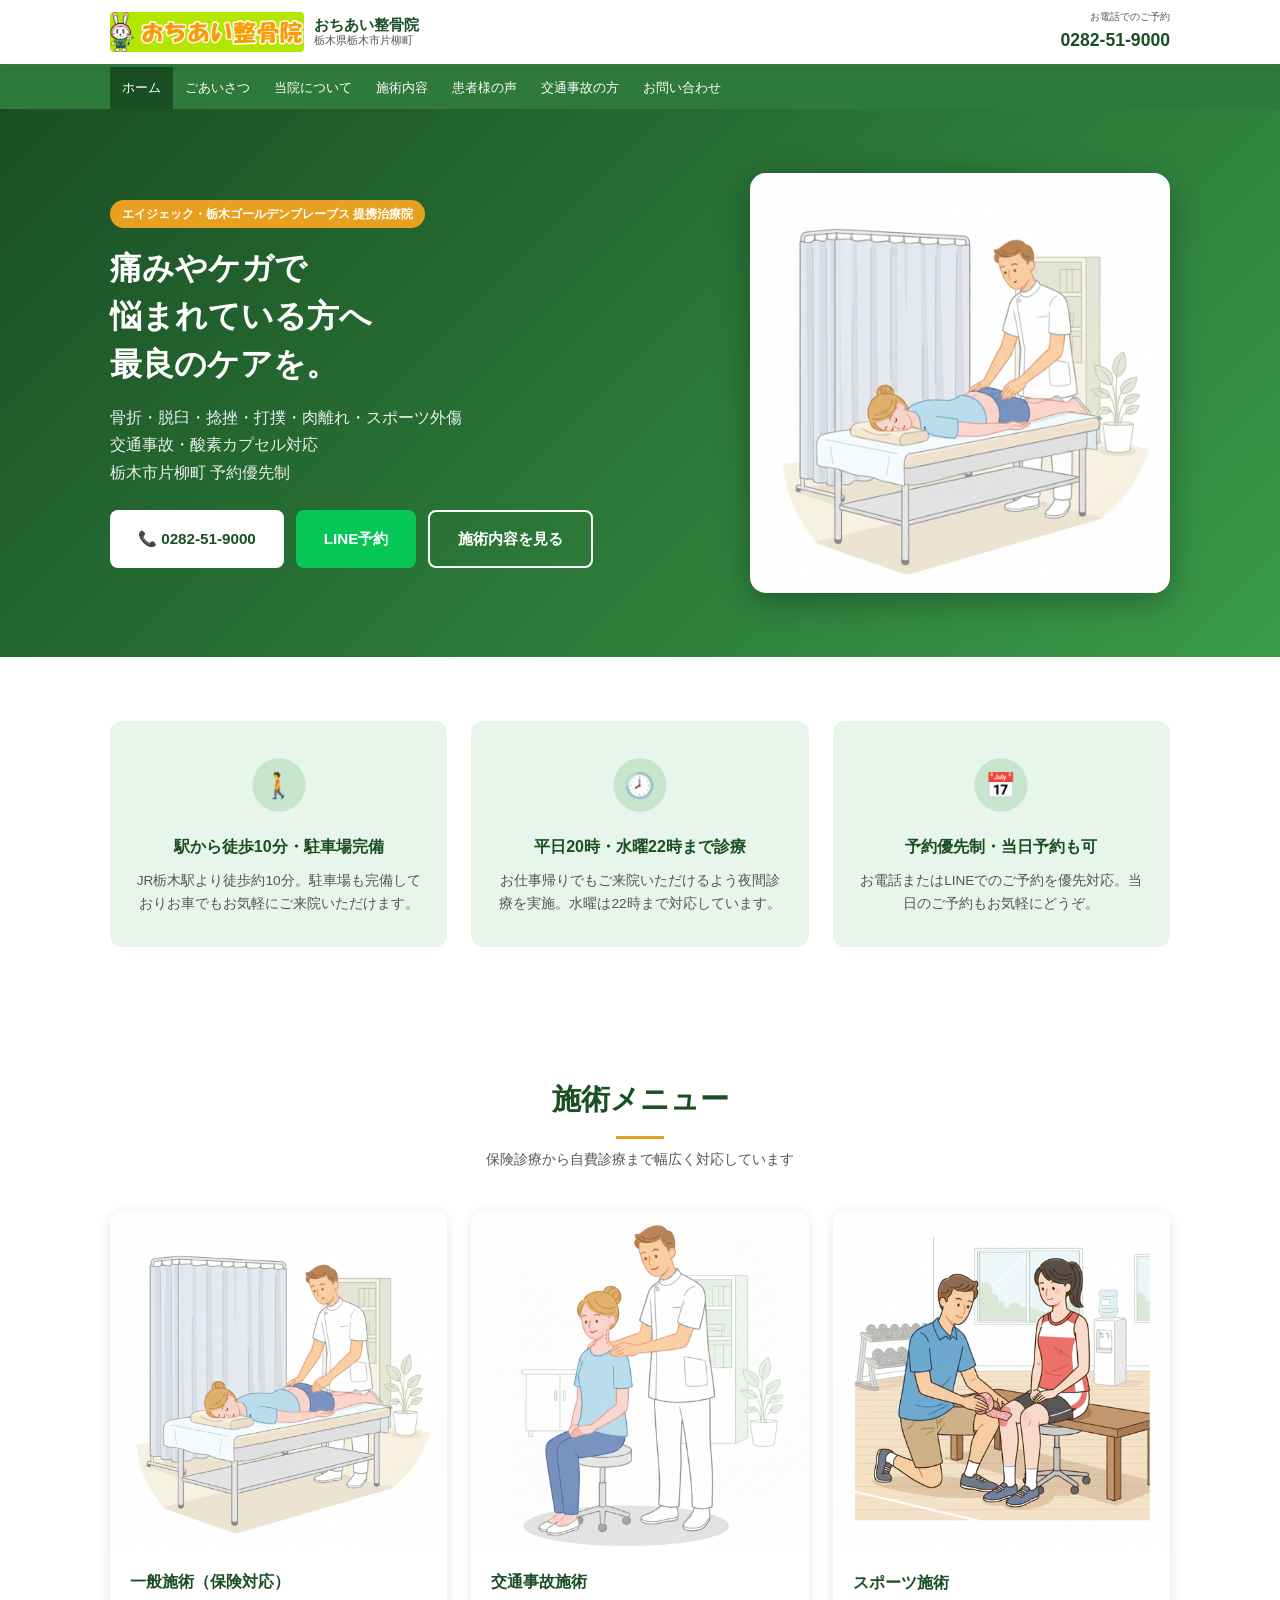
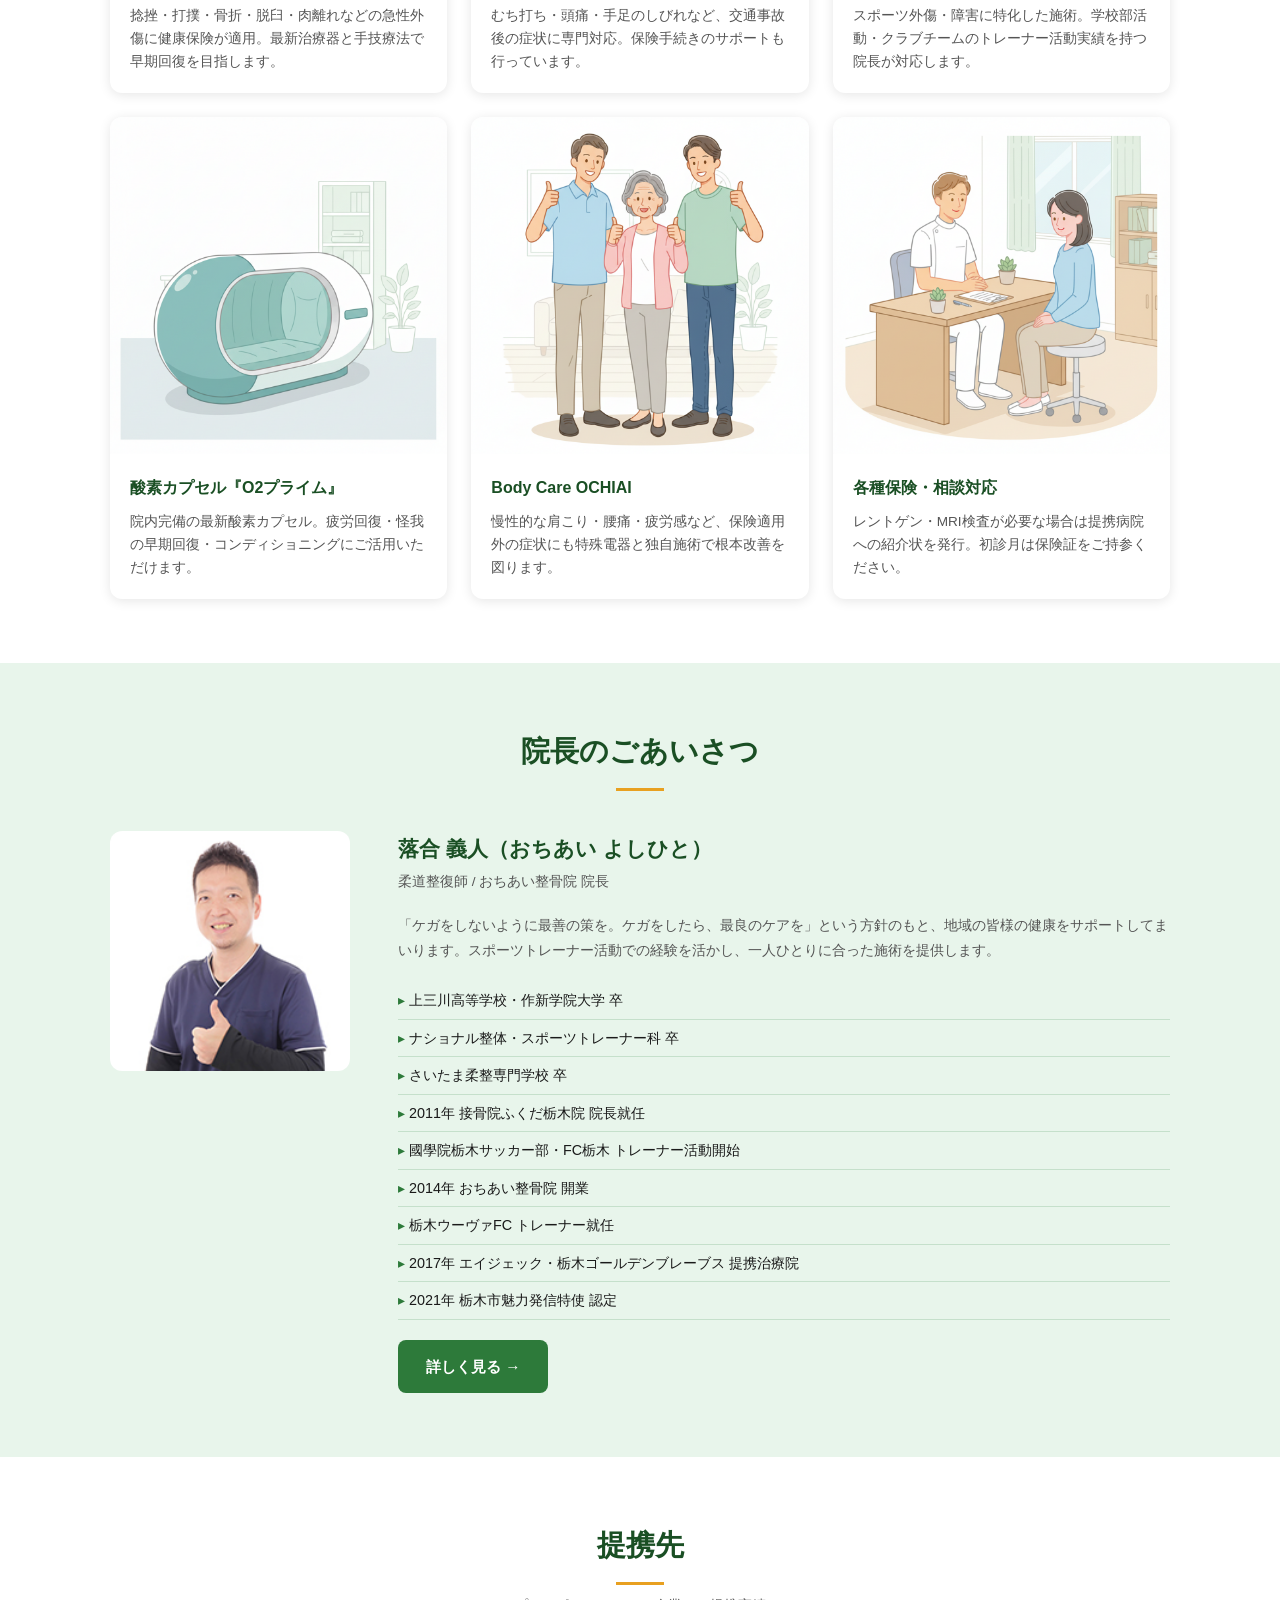
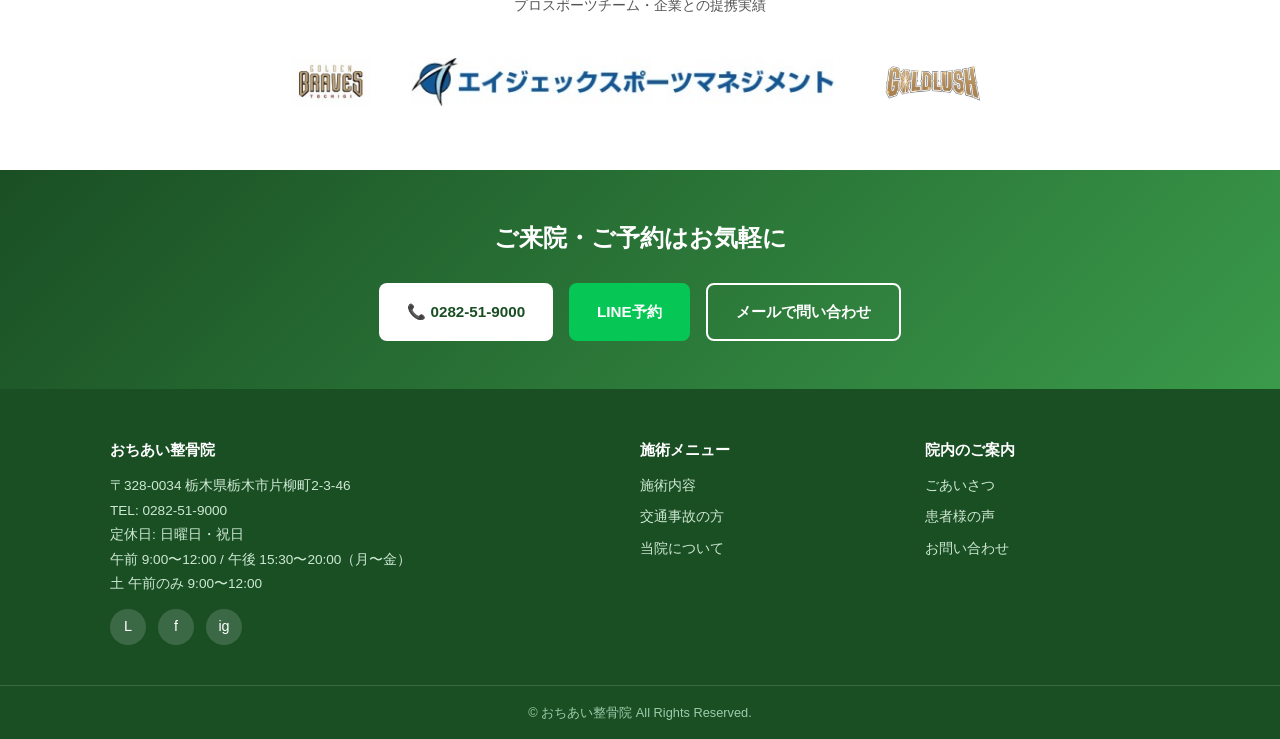
==== index.html @ 38ad3451 "initial: おちあい整骨院HP公開準備完了" ====
<!DOCTYPE html>
<html lang="ja">
<head>
  <meta charset="UTF-8">
  <meta name="viewport" content="width=device-width, initial-scale=1.0">
  <title>おちあい整骨院 | 栃木市片柳町 – スポーツ・交通事故・日常のケガに対応</title>
  <meta name="description" content="栃木県栃木市片柳町のおちあい整骨院。柔道整復師・落合義人院長が、スポーツ外傷・交通事故・骨折・捻挫・腰痛などに対応。酸素カプセルO2プライム完備。エイジェック・栃木ゴールデンブレーブス提携。">
  <meta property="og:title" content="おちあい整骨院 | 栃木市片柳町">
  <meta property="og:description" content="スポーツ外傷・交通事故・骨折・捻挫に対応。酸素カプセル完備。栃木市片柳町の整骨院。">
  <meta property="og:image" content="images/topimg.jpg">
  <meta name="twitter:card" content="summary_large_image">
  <link rel="canonical" href="https://ochiai-bs-44.com/">
  <meta name="theme-color" content="#2d7a3a">
  <link rel="stylesheet" href="assets/site.css">
  <script type="application/ld+json">
  {
    "@context": "https://schema.org",
    "@type": "LocalBusiness",
    "name": "おちあい整骨院",
    "url": "https://ochiai-bs-44.com/",
    "telephone": "0282-51-9000",
    "address": {
      "@type": "PostalAddress",
      "addressCountry": "JP",
      "addressRegion": "栃木県",
      "addressLocality": "栃木市",
      "streetAddress": "片柳町2-3-46",
      "postalCode": "3280034"
    }
  }
  </script>
</head>
<body>
<a href="#main" class="skip-link">メインコンテンツへ</a>
<header class="site-header">
  <div class="header-inner">
    <a href="index.html" class="site-logo">
      <img loading="lazy" decoding="async" src="images/logo_pc.jpg" alt="おちあい整骨院ロゴ">
      <span class="site-logo-text">おちあい整骨院<small>栃木県栃木市片柳町</small></span>
    </a>
    <div class="header-tel"><span>お電話でのご予約</span><a href="tel:0282-51-9000">0282-51-9000</a></div>
    <button class="hamburger" aria-label="メニューを開く" aria-expanded="false"><span></span><span></span><span></span></button>
  </div>
</header>
<nav class="global-nav" aria-label="グローバルナビゲーション">
  <div class="nav-inner">
    <a href="index.html" aria-current="page">ホーム</a>
    <a href="greeting.html">ごあいさつ</a>
    <a href="about.html">当院について</a>
    <a href="sejutsu.html">施術内容</a>
    <a href="voice.html">患者様の声</a>
    <a href="accident.html">交通事故の方</a>
    <a href="contact.html">お問い合わせ</a>
  </div>
</nav>
<div class="nav-backdrop" aria-hidden="true"></div>

<main id="main">
  <!-- Hero -->
  <section class="hero">
    <div class="hero-inner">
      <div>
        <span class="hero-badge">エイジェック・栃木ゴールデンブレーブス 提携治療院</span>
        <h1>痛みやケガで<br>悩まれている方へ<br>最良のケアを。</h1>
        <p>骨折・脱臼・捻挫・打撲・肉離れ・スポーツ外傷<br>交通事故・酸素カプセル対応<br>栃木市片柳町 予約優先制</p>
        <div class="hero-btns">
          <a href="tel:0282-51-9000" class="btn btn-tel">📞 0282-51-9000</a>
          <a href="https://page.line.me/jvv3916t" class="btn btn-line" target="_blank" rel="noopener">LINE予約</a>
          <a href="sejutsu.html" class="btn btn-outline">施術内容を見る</a>
        </div>
      </div>
      <div class="hero-img">
        <img loading="lazy" decoding="async" src="images/service_general.png" alt="施術風景">
      </div>
    </div>
  </section>

  <!-- Features -->
  <section class="features">
    <div class="features-grid">
      <div class="feature-card reveal">
        <div class="feature-icon">
          <svg viewBox="-4 -4 72 72" width="64" height="64" overflow="visible" aria-hidden="true">
            <circle cx="32" cy="32" r="30" fill="#c8e6cd"/>
            <text x="32" y="42" font-size="28" text-anchor="middle">🚶</text>
          </svg>
        </div>
        <h3>駅から徒歩10分・駐車場完備</h3>
        <p>JR栃木駅より徒歩約10分。駐車場も完備しておりお車でもお気軽にご来院いただけます。</p>
      </div>
      <div class="feature-card reveal">
        <div class="feature-icon">
          <svg viewBox="-4 -4 72 72" width="64" height="64" overflow="visible" aria-hidden="true">
            <circle cx="32" cy="32" r="30" fill="#c8e6cd"/>
            <text x="32" y="42" font-size="28" text-anchor="middle">🕗</text>
          </svg>
        </div>
        <h3>平日20時・水曜22時まで診療</h3>
        <p>お仕事帰りでもご来院いただけるよう夜間診療を実施。水曜は22時まで対応しています。</p>
      </div>
      <div class="feature-card reveal">
        <div class="feature-icon">
          <svg viewBox="-4 -4 72 72" width="64" height="64" overflow="visible" aria-hidden="true">
            <circle cx="32" cy="32" r="30" fill="#c8e6cd"/>
            <text x="32" y="42" font-size="28" text-anchor="middle">📅</text>
          </svg>
        </div>
        <h3>予約優先制・当日予約も可</h3>
        <p>お電話またはLINEでのご予約を優先対応。当日のご予約もお気軽にどうぞ。</p>
      </div>
    </div>
  </section>

  <!-- Services -->
  <section class="section section-alt">
    <div class="section-inner">
      <h2 class="section-title reveal">施術メニュー</h2>
      <p class="section-sub reveal">保険診療から自費診療まで幅広く対応しています</p>
      <div class="service-grid">
        <div class="service-card reveal">
          <img loading="lazy" decoding="async" src="images/service_general.png" alt="一般施術">
          <div class="service-card-body">
            <h3>一般施術（保険対応）</h3>
            <p>捻挫・打撲・骨折・脱臼・肉離れなどの急性外傷に健康保険が適用。最新治療器と手技療法で早期回復を目指します。</p>
          </div>
        </div>
        <div class="service-card reveal">
          <img loading="lazy" decoding="async" src="images/service_accident.png" alt="交通事故施術">
          <div class="service-card-body">
            <h3>交通事故施術</h3>
            <p>むち打ち・頭痛・手足のしびれなど、交通事故後の症状に専門対応。保険手続きのサポートも行っています。</p>
          </div>
        </div>
        <div class="service-card reveal">
          <img loading="lazy" decoding="async" src="images/service_sports.png" alt="スポーツ施術">
          <div class="service-card-body">
            <h3>スポーツ施術</h3>
            <p>スポーツ外傷・障害に特化した施術。学校部活動・クラブチームのトレーナー活動実績を持つ院長が対応します。</p>
          </div>
        </div>
        <div class="service-card reveal">
          <img loading="lazy" decoding="async" src="images/service_oxygen.png" alt="酸素カプセル">
          <div class="service-card-body">
            <h3>酸素カプセル『O2プライム』</h3>
            <p>院内完備の最新酸素カプセル。疲労回復・怪我の早期回復・コンディショニングにご活用いただけます。</p>
          </div>
        </div>
        <div class="service-card reveal">
          <img loading="lazy" decoding="async" src="images/recovery_group.png" alt="Body Care OCHIAI">
          <div class="service-card-body">
            <h3>Body Care OCHIAI</h3>
            <p>慢性的な肩こり・腰痛・疲労感など、保険適用外の症状にも特殊電器と独自施術で根本改善を図ります。</p>
          </div>
        </div>
        <div class="service-card reveal">
          <img loading="lazy" decoding="async" src="images/accident_consult.png" alt="各種保険相談">
          <div class="service-card-body">
            <h3>各種保険・相談対応</h3>
            <p>レントゲン・MRI検査が必要な場合は提携病院への紹介状を発行。初診月は保険証をご持参ください。</p>
          </div>
        </div>
      </div>
    </div>
  </section>

  <!-- Doctor -->
  <section class="section doctor-section">
    <div class="section-inner">
      <h2 class="section-title reveal">院長のごあいさつ</h2>
      <div class="doctor-grid" style="margin-top:40px;">
        <div class="doctor-img reveal">
          <img loading="lazy" decoding="async" src="images/gr_incho.jpg" alt="院長 落合義人" style="border-radius:12px; width:100%; object-fit:cover; object-position:top center;">
        </div>
        <div class="reveal">
          <p class="doctor-name">落合 義人（おちあい よしひと）</p>
          <p class="doctor-title">柔道整復師 / おちあい整骨院 院長</p>
          <p style="font-size:.9rem; margin-bottom:20px; color:var(--text-muted);">「ケガをしないように最善の策を。ケガをしたら、最良のケアを」という方針のもと、地域の皆様の健康をサポートしてまいります。スポーツトレーナー活動での経験を活かし、一人ひとりに合った施術を提供します。</p>
          <ul class="doctor-career">
            <li>上三川高等学校・作新学院大学 卒</li>
            <li>ナショナル整体・スポーツトレーナー科 卒</li>
            <li>さいたま柔整専門学校 卒</li>
            <li>2011年 接骨院ふくだ栃木院 院長就任</li>
            <li>國學院栃木サッカー部・FC栃木 トレーナー活動開始</li>
            <li>2014年 おちあい整骨院 開業</li>
            <li>栃木ウーヴァFC トレーナー就任</li>
            <li>2017年 エイジェック・栃木ゴールデンブレーブス 提携治療院</li>
            <li>2021年 栃木市魅力発信特使 認定</li>
          </ul>
          <a href="greeting.html" class="btn btn-primary" style="margin-top:20px; display:inline-flex;">詳しく見る →</a>
        </div>
      </div>
    </div>
  </section>

  <!-- Partners -->
  <section class="section section-alt">
    <div class="section-inner">
      <h2 class="section-title reveal">提携先</h2>
      <p class="section-sub reveal">プロスポーツチーム・企業との提携実績</p>
      <div class="partners-row reveal">
        <img loading="lazy" decoding="async" src="images/braves.jpg" alt="栃木ゴールデンブレーブス">
        <img loading="lazy" decoding="async" src="images/agekke.jpg" alt="エイジェック">
        <img loading="lazy" decoding="async" src="images/goldlush.jpg" alt="GOLDLUSH">
      </div>
    </div>
  </section>

  <!-- CTA -->
  <section class="cta-banner">
    <h2>ご来院・ご予約はお気軽に</h2>
    <div class="cta-btns">
      <a href="tel:0282-51-9000" class="btn btn-tel">📞 0282-51-9000</a>
      <a href="https://page.line.me/jvv3916t" class="btn btn-line" target="_blank" rel="noopener">LINE予約</a>
      <a href="contact.html" class="btn btn-outline">メールで問い合わせ</a>
    </div>
  </section>
</main>

<footer class="site-footer">
  <div class="footer-inner">
    <div>
      <p class="footer-heading">おちあい整骨院</p>
      <div class="footer-info">
        <p>〒328-0034 栃木県栃木市片柳町2-3-46<br>
        TEL: <a href="tel:0282-51-9000">0282-51-9000</a><br>
        定休日: 日曜日・祝日<br>
        午前 9:00〜12:00 / 午後 15:30〜20:00（月〜金）<br>
        土 午前のみ 9:00〜12:00</p>
      </div>
      <div class="social-row">
        <a href="https://page.line.me/jvv3916t" target="_blank" rel="noopener" aria-label="LINE">L</a>
        <a href="https://www.facebook.com/ochiai.sekkotsu" target="_blank" rel="noopener" aria-label="Facebook">f</a>
        <a href="https://www.instagram.com/ochiai_sekkotsu/" target="_blank" rel="noopener" aria-label="Instagram">ig</a>
      </div>
    </div>
    <div>
      <p class="footer-heading">施術メニュー</p>
      <nav class="footer-nav">
        <a href="sejutsu.html">施術内容</a>
        <a href="accident.html">交通事故の方</a>
        <a href="about.html">当院について</a>
      </nav>
    </div>
    <div>
      <p class="footer-heading">院内のご案内</p>
      <nav class="footer-nav">
        <a href="greeting.html">ごあいさつ</a>
        <a href="voice.html">患者様の声</a>
        <a href="contact.html">お問い合わせ</a>
      </nav>
    </div>
  </div>
  <p class="footer-copyright">© おちあい整骨院 All Rights Reserved.</p>
</footer>
<script src="assets/site.js" defer></script>
</body>
</html>
---- assets/site.css ----
/* おちあい整骨院 共通CSS */
*, *::before, *::after { box-sizing: border-box; margin: 0; padding: 0; }

:root {
  --green: #2d7a3a;
  --green-dark: #1a4f24;
  --green-light: #e8f5eb;
  --accent: #e8a020;
  --text: #1a1a1a;
  --text-muted: #555;
  --bg: #f8fdf9;
  --white: #fff;
  --radius: 8px;
  --shadow: 0 2px 12px rgba(0,0,0,.10);
}

html { font-size: 16px; scroll-behavior: smooth; }
body { font-family: 'Noto Sans JP', sans-serif; color: var(--text); background: var(--bg); line-height: 1.7; }

/* Google Fonts */
@import url('https://fonts.googleapis.com/css2?family=Noto+Sans+JP:wght@400;500;700&family=Noto+Serif+JP:wght@600&display=swap');

/* Skip link */
.skip-link { position: absolute; top: -100px; left: 8px; background: var(--green); color: #fff; padding: 8px 16px; border-radius: var(--radius); transition: top .2s; z-index: 9999; }
.skip-link:focus { top: 8px; }

/* Header */
.site-header { position: sticky; top: 0; z-index: 900; background: var(--white); border-bottom: 3px solid var(--green); box-shadow: 0 2px 8px rgba(0,0,0,.08); }
.header-inner { max-width: 1100px; margin: 0 auto; padding: 0 20px; height: 64px; display: flex; align-items: center; gap: 16px; }
.site-logo { display: flex; align-items: center; gap: 10px; text-decoration: none; flex: 1; }
.site-logo img { height: 40px; width: auto; border-radius: 4px; object-fit: contain; }
.site-logo-text { font-size: .95rem; font-weight: 700; color: var(--green-dark); line-height: 1.2; }
.site-logo-text small { display: block; font-size: .7rem; font-weight: 400; color: var(--text-muted); }
.header-tel { text-align: right; }
.header-tel span { display: block; font-size: .65rem; color: var(--text-muted); }
.header-tel a { font-size: 1.1rem; font-weight: 700; color: var(--green-dark); text-decoration: none; }

/* Hamburger */
.hamburger { display: none; flex-direction: column; justify-content: center; gap: 5px; width: 40px; height: 40px; background: none; border: none; cursor: pointer; padding: 4px; }
.hamburger span { display: block; width: 24px; height: 2px; background: var(--green-dark); border-radius: 2px; transition: all .25s; }
.hamburger[aria-expanded="true"] span:nth-child(1) { transform: translateY(7px) rotate(45deg); }
.hamburger[aria-expanded="true"] span:nth-child(2) { opacity: 0; }
.hamburger[aria-expanded="true"] span:nth-child(3) { transform: translateY(-7px) rotate(-45deg); }

/* Global Nav */
.global-nav { background: var(--green); }
.nav-inner { max-width: 1100px; margin: 0 auto; padding: 0 20px; display: flex; flex-wrap: wrap; }
.nav-inner a { display: block; padding: 10px 12px; color: #fff; text-decoration: none; font-size: .82rem; font-weight: 500; transition: background .2s; white-space: nowrap; }
.nav-inner a:hover, .nav-inner a[aria-current="page"] { background: var(--green-dark); }
.nav-backdrop { display: none; position: fixed; inset: 0; background: rgba(0,0,0,.4); z-index: 800; }
.nav-backdrop.active { display: block; }

/* Breadcrumb */
.breadcrumb { background: var(--green-light); border-bottom: 1px solid #c5e0cb; }
.breadcrumb-inner { max-width: 1100px; margin: 0 auto; padding: 8px 20px; font-size: .8rem; color: var(--text-muted); display: flex; align-items: center; gap: 8px; flex-wrap: wrap; }
.breadcrumb-inner a { color: var(--green); text-decoration: none; }
.breadcrumb-inner a::after { content: '›'; margin-left: 8px; }

/* Hero */
.hero { position: relative; background: linear-gradient(135deg, var(--green-dark) 0%, #3a9a4a 100%); color: #fff; overflow: hidden; }
.hero-inner { max-width: 1100px; margin: 0 auto; padding: 64px 20px; display: grid; grid-template-columns: 1fr 420px; gap: 48px; align-items: center; }
.hero-badge { display: inline-block; background: var(--accent); color: #fff; font-size: .75rem; font-weight: 700; padding: 4px 12px; border-radius: 20px; margin-bottom: 16px; }
.hero h1 { font-family: 'Noto Serif JP', serif; font-size: 2rem; line-height: 1.5; margin-bottom: 16px; }
.hero p { font-size: 1rem; opacity: .9; margin-bottom: 24px; }
.hero-btns { display: flex; gap: 12px; flex-wrap: wrap; }
.hero-img { border-radius: 16px; overflow: hidden; box-shadow: 0 8px 32px rgba(0,0,0,.3); }
.hero-img img { width: 100%; aspect-ratio: 1/1; object-fit: cover; display: block; }

/* Features */
.features { background: var(--white); padding: 64px 0; }
.features-grid { max-width: 1100px; margin: 0 auto; padding: 0 20px; display: grid; grid-template-columns: repeat(3, 1fr); gap: 24px; }
.feature-card { background: var(--green-light); border-radius: 12px; padding: 32px 24px; text-align: center; }
.feature-icon { font-size: 2.5rem; margin-bottom: 16px; display: flex; align-items: center; justify-content: center; line-height: 1; overflow: visible; }
.feature-card h3 { font-size: 1rem; font-weight: 700; color: var(--green-dark); margin-bottom: 8px; }
.feature-card p { font-size: .85rem; color: var(--text-muted); }

/* Section common */
.section { padding: 64px 0; }
.section-alt { background: var(--white); }
.section-inner { max-width: 1100px; margin: 0 auto; padding: 0 20px; }
.section-title { font-family: 'Noto Serif JP', serif; font-size: 1.8rem; color: var(--green-dark); margin-bottom: 8px; text-align: center; }
.section-title::after { content: ''; display: block; width: 48px; height: 3px; background: var(--accent); margin: 12px auto 0; }
.section-sub { text-align: center; color: var(--text-muted); font-size: .9rem; margin-bottom: 40px; }

/* Service cards */
.service-grid { display: grid; grid-template-columns: repeat(3, 1fr); gap: 24px; }
.service-card { background: var(--white); border-radius: 12px; overflow: hidden; box-shadow: var(--shadow); transition: transform .2s; }
.service-card:hover { transform: translateY(-4px); }
.service-card img { width: 100%; aspect-ratio: 1/1; object-fit: cover; display: block; }
.service-card-body { padding: 20px; }
.service-card h3 { font-size: 1rem; font-weight: 700; color: var(--green-dark); margin-bottom: 8px; }
.service-card p { font-size: .85rem; color: var(--text-muted); }

/* Doctor section */
.doctor-section { background: var(--green-light); }
.doctor-grid { display: grid; grid-template-columns: 240px 1fr; gap: 48px; align-items: start; }
.doctor-img img { width: 100%; border-radius: 12px; object-fit: cover; object-position: top center; }
.doctor-name { font-size: 1.3rem; font-weight: 700; color: var(--green-dark); margin-bottom: 4px; }
.doctor-title { font-size: .85rem; color: var(--text-muted); margin-bottom: 20px; }
.doctor-career li { font-size: .9rem; padding: 6px 0; border-bottom: 1px solid #c5e0cb; list-style: none; }
.doctor-career li::before { content: '▸ '; color: var(--green); }

/* Partners */
.partners-row { display: flex; justify-content: center; align-items: center; gap: 40px; flex-wrap: wrap; margin-top: 32px; }
.partners-row img { height: 48px; width: auto; object-fit: contain; filter: grayscale(20%); }

/* CTA Banner */
.cta-banner { background: linear-gradient(135deg, var(--green-dark), #3a9a4a); color: #fff; padding: 48px 20px; text-align: center; }
.cta-banner h2 { font-family: 'Noto Serif JP', serif; font-size: 1.5rem; margin-bottom: 24px; }
.cta-btns { display: flex; justify-content: center; gap: 16px; flex-wrap: wrap; }
.btn { display: inline-flex; align-items: center; gap: 8px; padding: 14px 28px; border-radius: 8px; font-size: .95rem; font-weight: 700; text-decoration: none; transition: all .2s; cursor: pointer; border: none; }
.btn-tel { background: var(--white); color: var(--green-dark); }
.btn-tel:hover { background: var(--green-light); }
.btn-line { background: #06c755; color: #fff; }
.btn-line:hover { background: #05a847; }
.btn-primary { background: var(--green); color: #fff; }
.btn-primary:hover { background: var(--green-dark); }
.btn-outline { background: transparent; color: #fff; border: 2px solid #fff; }
.btn-outline:hover { background: rgba(255,255,255,.1); }

/* Hours table */
.hours-table { width: 100%; border-collapse: collapse; font-size: .9rem; }
.hours-table th, .hours-table td { padding: 10px 14px; border: 1px solid #c5e0cb; text-align: center; }
.hours-table th { background: var(--green); color: #fff; font-weight: 600; }
.open-mark { color: var(--green-dark); font-weight: 600; }
.close-mark { color: #999; }

/* Access */
.access-grid { display: grid; grid-template-columns: 1fr 1fr; gap: 40px; }
.access-grid iframe { width: 100%; height: 340px; border: 0; border-radius: var(--radius); }
.access-info { display: grid; grid-template-columns: 80px 1fr; gap: 8px 16px; font-size: .9rem; }
.access-info dt { font-weight: 700; color: var(--green-dark); }

/* Voice cards */
.voice-grid { display: grid; grid-template-columns: repeat(2, 1fr); gap: 24px; }
.voice-card { background: var(--white); border-radius: 12px; overflow: hidden; box-shadow: var(--shadow); display: grid; grid-template-columns: 140px 1fr; }
.voice-card img { width: 140px; height: 140px; object-fit: cover; }
.voice-body { padding: 20px; }
.voice-body blockquote { font-size: .9rem; font-style: italic; color: var(--text-muted); margin-bottom: 8px; line-height: 1.6; }
.voice-name { font-size: .8rem; font-weight: 700; color: var(--green-dark); }

/* Accident steps */
.steps { counter-reset: step; display: grid; gap: 16px; }
.step { background: var(--white); border-radius: 12px; padding: 20px 24px; display: flex; align-items: flex-start; gap: 16px; box-shadow: var(--shadow); counter-increment: step; }
.step-num { flex-shrink: 0; width: 40px; height: 40px; background: var(--green); color: #fff; border-radius: 50%; display: flex; align-items: center; justify-content: center; font-weight: 700; font-size: .9rem; }
.step h3 { font-size: 1rem; font-weight: 700; color: var(--green-dark); margin-bottom: 4px; }
.step p { font-size: .85rem; color: var(--text-muted); }

/* Contact form */
.contact-form { max-width: 640px; margin: 0 auto; }
.form-group { margin-bottom: 20px; }
.form-group label { display: block; font-size: .9rem; font-weight: 600; margin-bottom: 6px; color: var(--green-dark); }
.form-group input, .form-group textarea, .form-group select { width: 100%; padding: 10px 14px; border: 1.5px solid #c5e0cb; border-radius: var(--radius); font-size: .95rem; font-family: inherit; transition: border-color .2s; }
.form-group input:focus, .form-group textarea:focus { outline: none; border-color: var(--green); }
.form-group textarea { min-height: 120px; resize: vertical; }
.required { color: #e53; font-size: .75rem; margin-left: 6px; }

/* Page hero (sub pages) */
.page-hero { background: linear-gradient(135deg, var(--green-dark), #3a9a4a); color: #fff; padding: 48px 20px; text-align: center; }
.page-hero h1 { font-family: 'Noto Serif JP', serif; font-size: 2rem; }

/* Info cards */
.info-cards { display: grid; grid-template-columns: repeat(3, 1fr); gap: 20px; }
.info-card { background: var(--white); border-radius: 12px; padding: 24px; box-shadow: var(--shadow); border-top: 4px solid var(--green); }
.info-card h3 { font-size: 1rem; color: var(--green-dark); margin-bottom: 10px; }
.info-card p { font-size: .85rem; color: var(--text-muted); }

/* Reveal animation */
.reveal { opacity: 0; transform: translateY(24px); transition: opacity .6s, transform .6s; }
.reveal.visible { opacity: 1; transform: none; }

/* Footer */
.site-footer { background: var(--green-dark); color: #cde8d2; padding: 48px 0 0; }
.footer-inner { max-width: 1100px; margin: 0 auto; padding: 0 20px 40px; display: grid; grid-template-columns: 2fr 1fr 1fr; gap: 40px; }
.footer-heading { font-weight: 700; color: #fff; margin-bottom: 12px; font-size: .95rem; }
.footer-info { font-size: .85rem; line-height: 1.8; }
.footer-info a { color: #cde8d2; text-decoration: none; }
.footer-nav { display: flex; flex-direction: column; gap: 8px; }
.footer-nav a { color: #cde8d2; text-decoration: none; font-size: .85rem; }
.footer-nav a:hover { color: #fff; }
.footer-copyright { text-align: center; padding: 16px; font-size: .8rem; border-top: 1px solid rgba(255,255,255,.15); color: #9ccdaa; }

/* Social icons */
.social-row { display: flex; gap: 12px; margin-top: 12px; }
.social-row a { display: flex; align-items: center; justify-content: center; width: 36px; height: 36px; background: rgba(255,255,255,.15); border-radius: 50%; color: #fff; text-decoration: none; font-size: .9rem; transition: background .2s; }
.social-row a:hover { background: rgba(255,255,255,.3); }

/* Responsive */
@media (max-width: 900px) {
  .hero-inner { grid-template-columns: 1fr; }
  .hero-img { display: none; }
  .service-grid { grid-template-columns: repeat(2, 1fr); }
  .features-grid { grid-template-columns: 1fr 1fr; }
  .doctor-grid { grid-template-columns: 1fr; }
  .doctor-img { display: flex; justify-content: center; }
  .doctor-img img { width: 200px; height: 200px; border-radius: 50%; }
  .access-grid { grid-template-columns: 1fr; }
  .info-cards { grid-template-columns: 1fr 1fr; }
  .footer-inner { grid-template-columns: 1fr 1fr; }
  .voice-grid { grid-template-columns: 1fr; }
}

@media (max-width: 600px) {
  .hamburger { display: flex; }
  .global-nav .nav-inner { flex-direction: column; max-height: 0; overflow: hidden; transition: max-height .3s; }
  .global-nav.open .nav-inner { max-height: 600px; }
  .nav-inner a { border-bottom: 1px solid rgba(255,255,255,.15); }
  .hero h1 { font-size: 1.5rem; }
  .section-title { font-size: 1.4rem; }
  .service-grid { grid-template-columns: 1fr; }
  .features-grid { grid-template-columns: 1fr; }
  .info-cards { grid-template-columns: 1fr; }
  .footer-inner { grid-template-columns: 1fr; }
  .voice-card { grid-template-columns: 1fr; }
  .voice-card img { width: 100%; height: 200px; }
  .partners-row img { height: 36px; }
}

:focus-visible { outline: 3px solid var(--accent); outline-offset: 2px; }
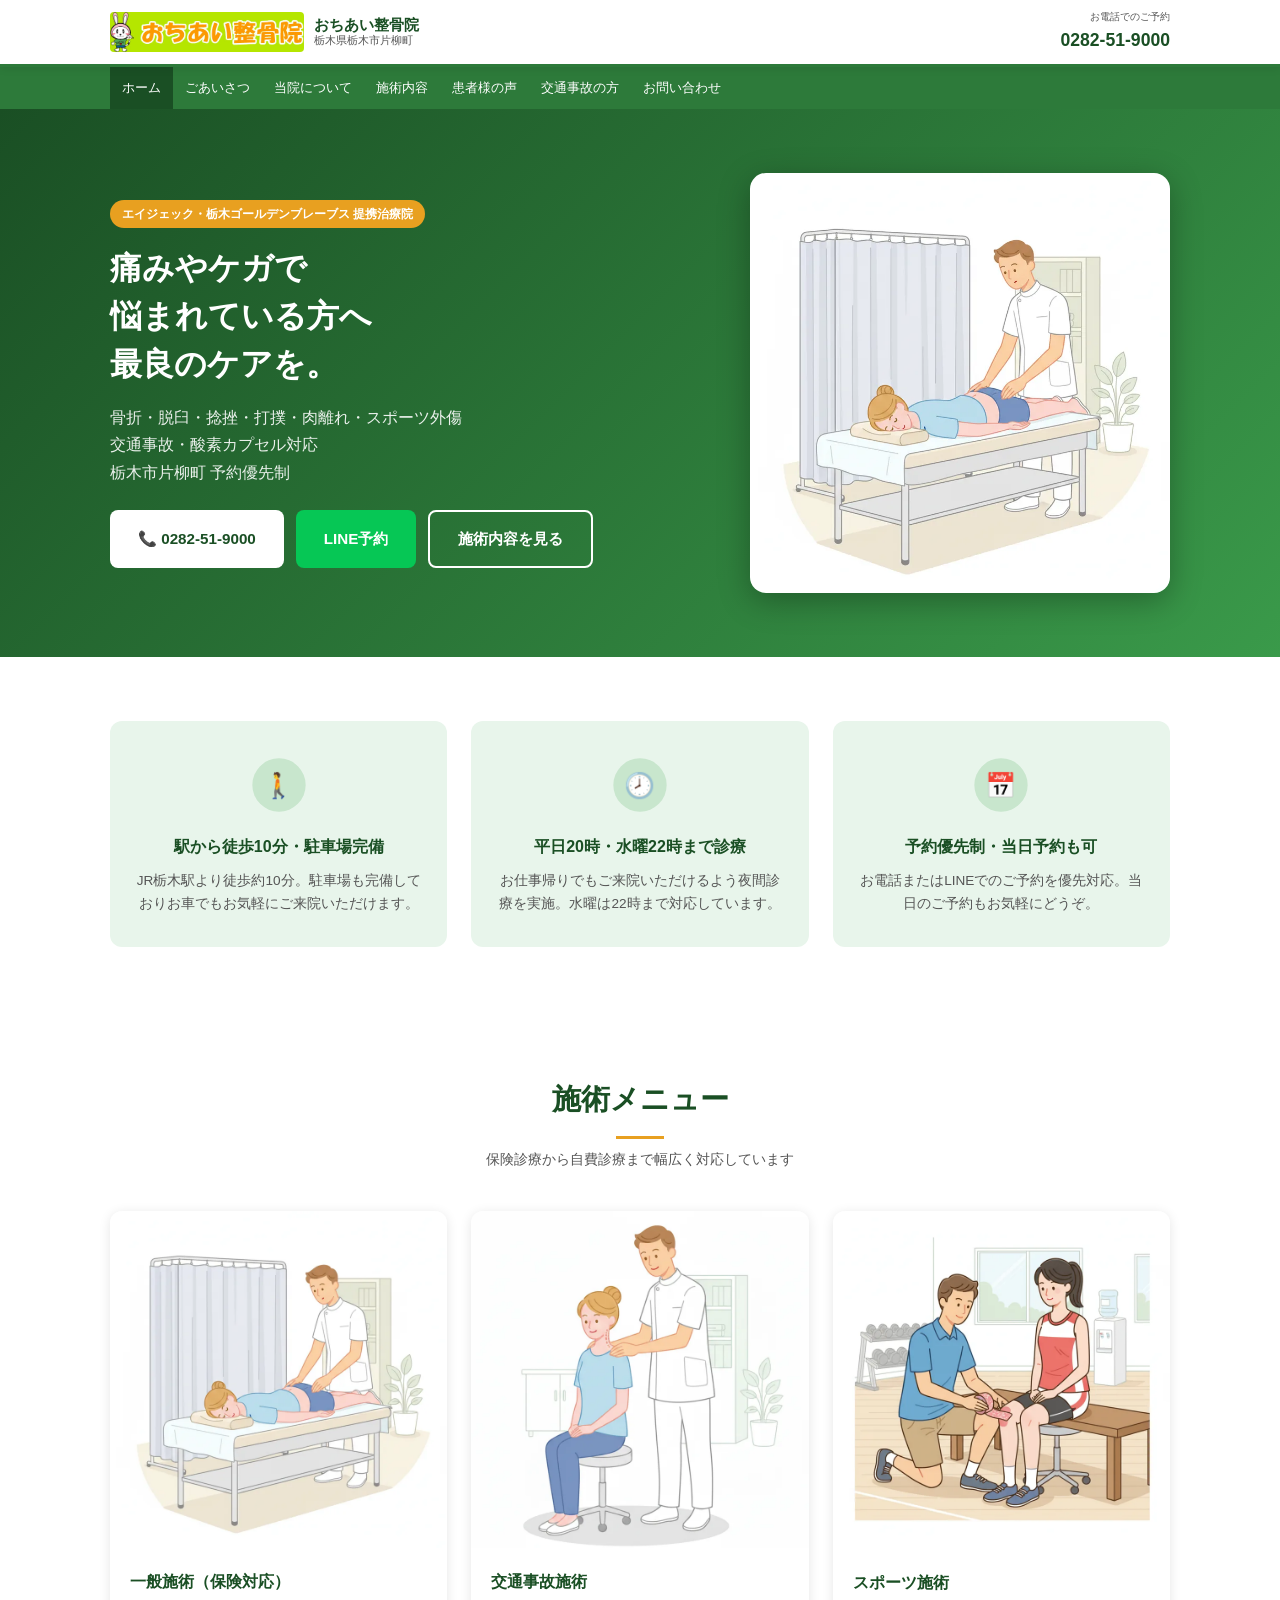
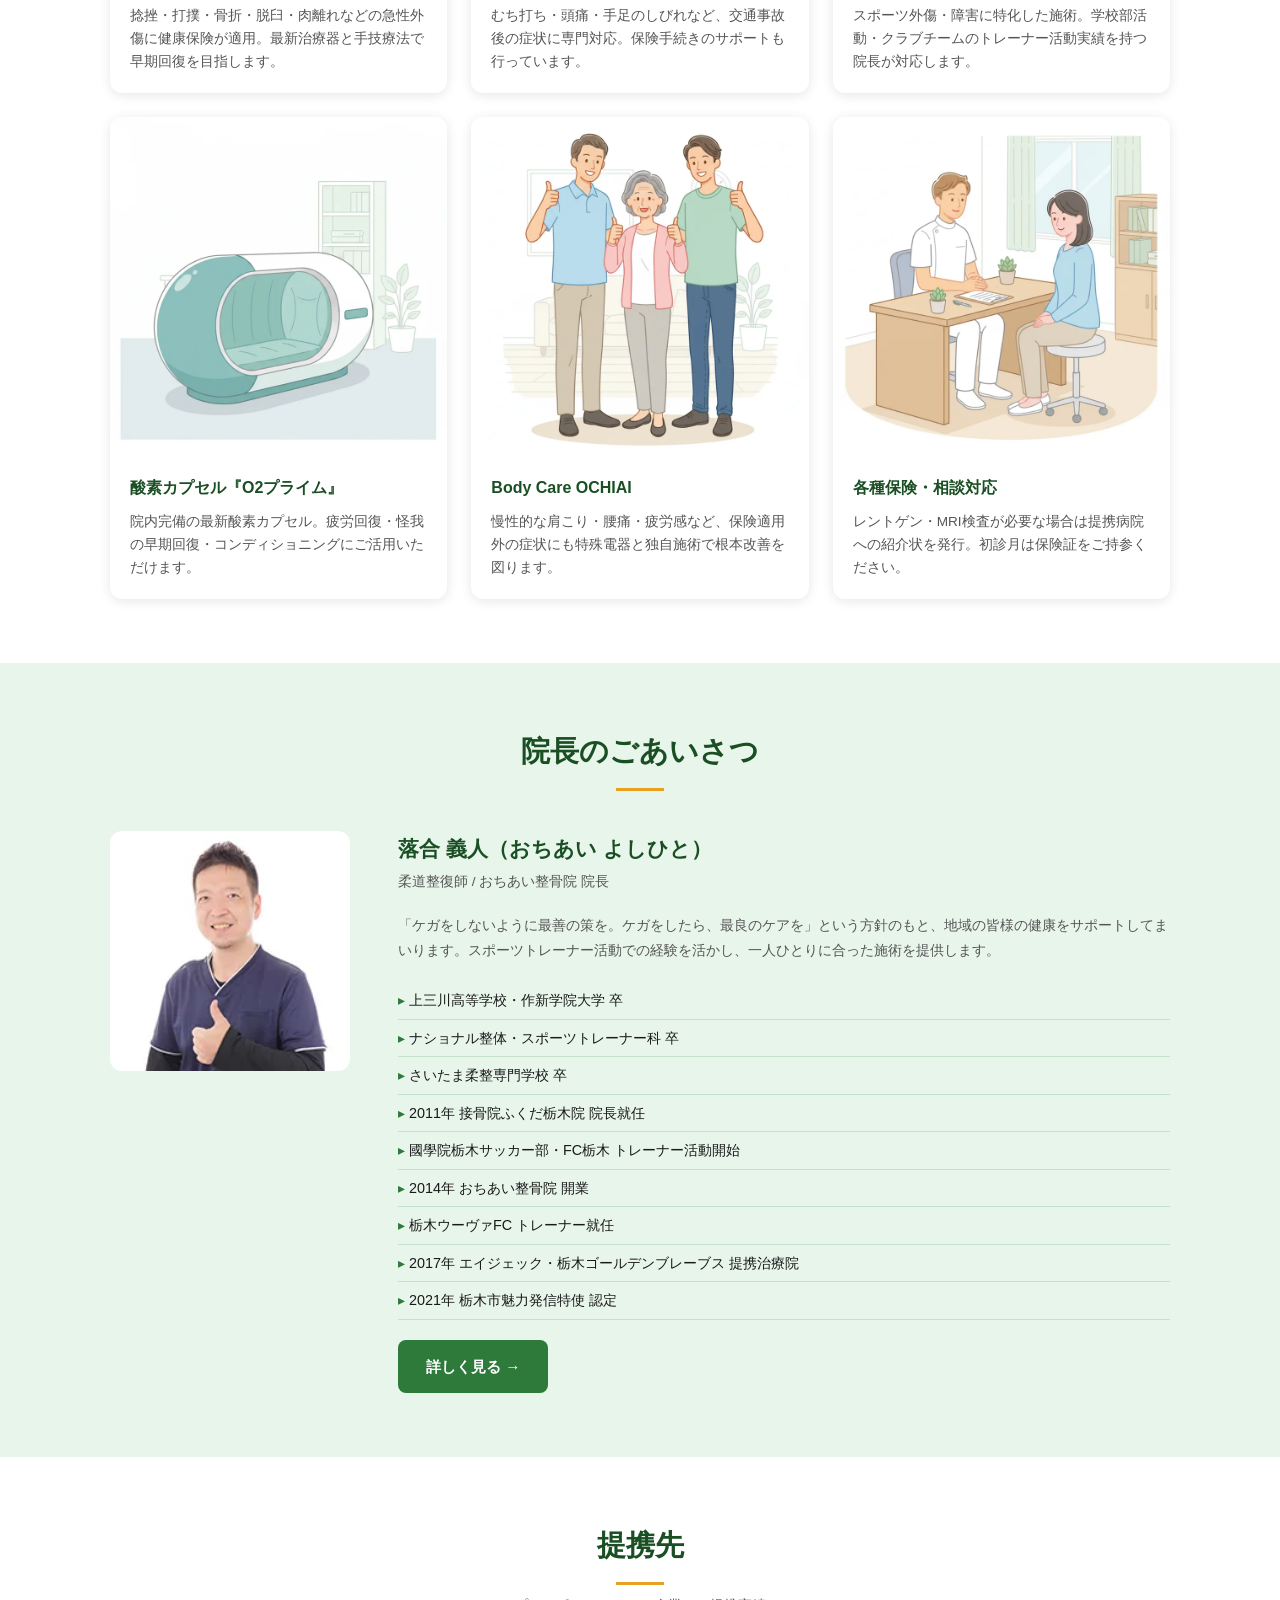
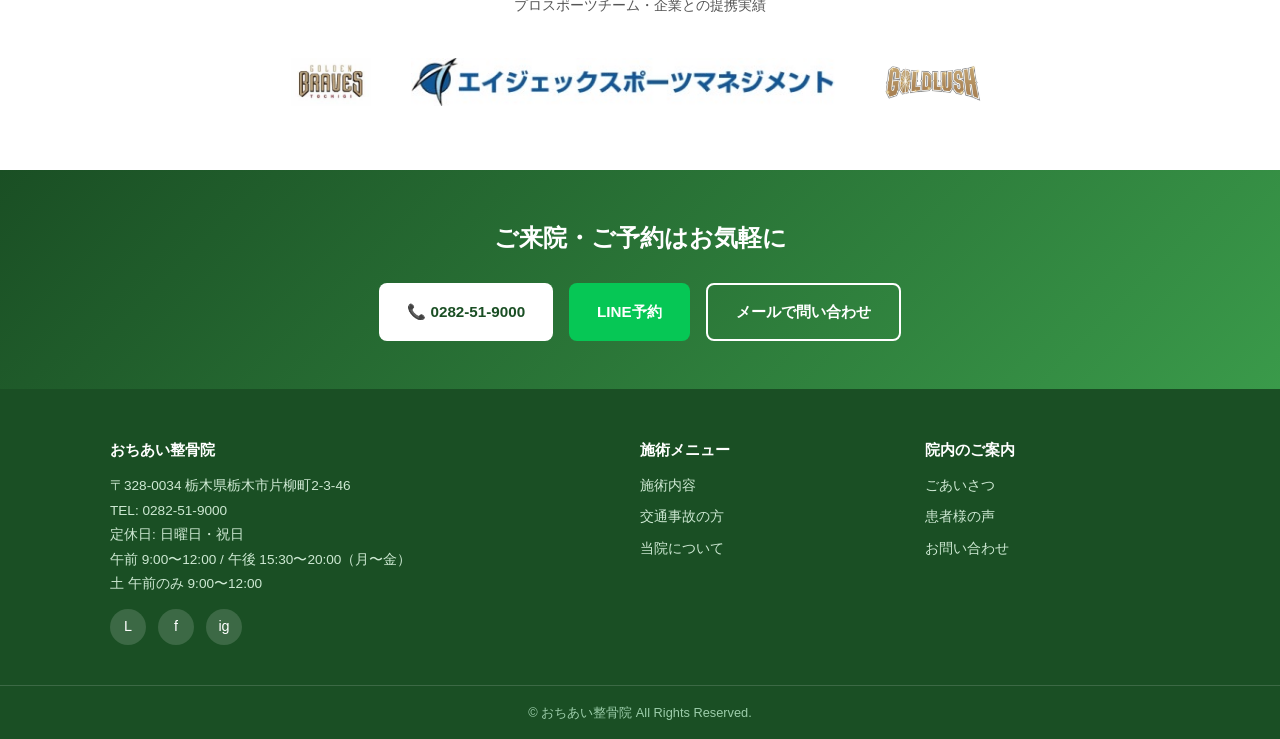
==== commit eb83a638: "perf: 画像をWebP圧縮（最大1.3MB→31KB）" ====
--- a/index.html
+++ b/index.html
@@ -7,7 +7,7 @@
   <meta name="description" content="栃木県栃木市片柳町のおちあい整骨院。柔道整復師・落合義人院長が、スポーツ外傷・交通事故・骨折・捻挫・腰痛などに対応。酸素カプセルO2プライム完備。エイジェック・栃木ゴールデンブレーブス提携。">
   <meta property="og:title" content="おちあい整骨院 | 栃木市片柳町">
   <meta property="og:description" content="スポーツ外傷・交通事故・骨折・捻挫に対応。酸素カプセル完備。栃木市片柳町の整骨院。">
-  <meta property="og:image" content="images/topimg.jpg">
+  <meta property="og:image" content="images/topimg.webp">
   <meta name="twitter:card" content="summary_large_image">
   <link rel="canonical" href="https://ochiai-bs-44.com/">
   <meta name="theme-color" content="#2d7a3a">
@@ -70,7 +70,7 @@
         </div>
       </div>
       <div class="hero-img">
-        <img loading="lazy" decoding="async" src="images/service_general.png" alt="施術風景">
+        <img loading="lazy" decoding="async" src="images/service_general.webp" alt="施術風景">
       </div>
     </div>
   </section>
@@ -118,42 +118,42 @@
       <p class="section-sub reveal">保険診療から自費診療まで幅広く対応しています</p>
       <div class="service-grid">
         <div class="service-card reveal">
-          <img loading="lazy" decoding="async" src="images/service_general.png" alt="一般施術">
+          <img loading="lazy" decoding="async" src="images/service_general.webp" alt="一般施術">
           <div class="service-card-body">
             <h3>一般施術（保険対応）</h3>
             <p>捻挫・打撲・骨折・脱臼・肉離れなどの急性外傷に健康保険が適用。最新治療器と手技療法で早期回復を目指します。</p>
           </div>
         </div>
         <div class="service-card reveal">
-          <img loading="lazy" decoding="async" src="images/service_accident.png" alt="交通事故施術">
+          <img loading="lazy" decoding="async" src="images/service_accident.webp" alt="交通事故施術">
           <div class="service-card-body">
             <h3>交通事故施術</h3>
             <p>むち打ち・頭痛・手足のしびれなど、交通事故後の症状に専門対応。保険手続きのサポートも行っています。</p>
           </div>
         </div>
         <div class="service-card reveal">
-          <img loading="lazy" decoding="async" src="images/service_sports.png" alt="スポーツ施術">
+          <img loading="lazy" decoding="async" src="images/service_sports.webp" alt="スポーツ施術">
           <div class="service-card-body">
             <h3>スポーツ施術</h3>
             <p>スポーツ外傷・障害に特化した施術。学校部活動・クラブチームのトレーナー活動実績を持つ院長が対応します。</p>
           </div>
         </div>
         <div class="service-card reveal">
-          <img loading="lazy" decoding="async" src="images/service_oxygen.png" alt="酸素カプセル">
+          <img loading="lazy" decoding="async" src="images/service_oxygen.webp" alt="酸素カプセル">
           <div class="service-card-body">
             <h3>酸素カプセル『O2プライム』</h3>
             <p>院内完備の最新酸素カプセル。疲労回復・怪我の早期回復・コンディショニングにご活用いただけます。</p>
           </div>
         </div>
         <div class="service-card reveal">
-          <img loading="lazy" decoding="async" src="images/recovery_group.png" alt="Body Care OCHIAI">
+          <img loading="lazy" decoding="async" src="images/recovery_group.webp" alt="Body Care OCHIAI">
           <div class="service-card-body">
             <h3>Body Care OCHIAI</h3>
             <p>慢性的な肩こり・腰痛・疲労感など、保険適用外の症状にも特殊電器と独自施術で根本改善を図ります。</p>
           </div>
         </div>
         <div class="service-card reveal">
-          <img loading="lazy" decoding="async" src="images/accident_consult.png" alt="各種保険相談">
+          <img loading="lazy" decoding="async" src="images/accident_consult.webp" alt="各種保険相談">
           <div class="service-card-body">
             <h3>各種保険・相談対応</h3>
             <p>レントゲン・MRI検査が必要な場合は提携病院への紹介状を発行。初診月は保険証をご持参ください。</p>
@@ -169,7 +169,7 @@
       <h2 class="section-title reveal">院長のごあいさつ</h2>
       <div class="doctor-grid" style="margin-top:40px;">
         <div class="doctor-img reveal">
-          <img loading="lazy" decoding="async" src="images/gr_incho.jpg" alt="院長 落合義人" style="border-radius:12px; width:100%; object-fit:cover; object-position:top center;">
+          <img loading="lazy" decoding="async" src="images/gr_incho.webp" alt="院長 落合義人" style="border-radius:12px; width:100%; object-fit:cover; object-position:top center;">
         </div>
         <div class="reveal">
           <p class="doctor-name">落合 義人（おちあい よしひと）</p>
@@ -200,7 +200,7 @@
       <div class="partners-row reveal">
         <img loading="lazy" decoding="async" src="images/braves.jpg" alt="栃木ゴールデンブレーブス">
         <img loading="lazy" decoding="async" src="images/agekke.jpg" alt="エイジェック">
-        <img loading="lazy" decoding="async" src="images/goldlush.jpg" alt="GOLDLUSH">
+        <img loading="lazy" decoding="async" src="images/goldlush.webp" alt="GOLDLUSH">
       </div>
     </div>
   </section>
